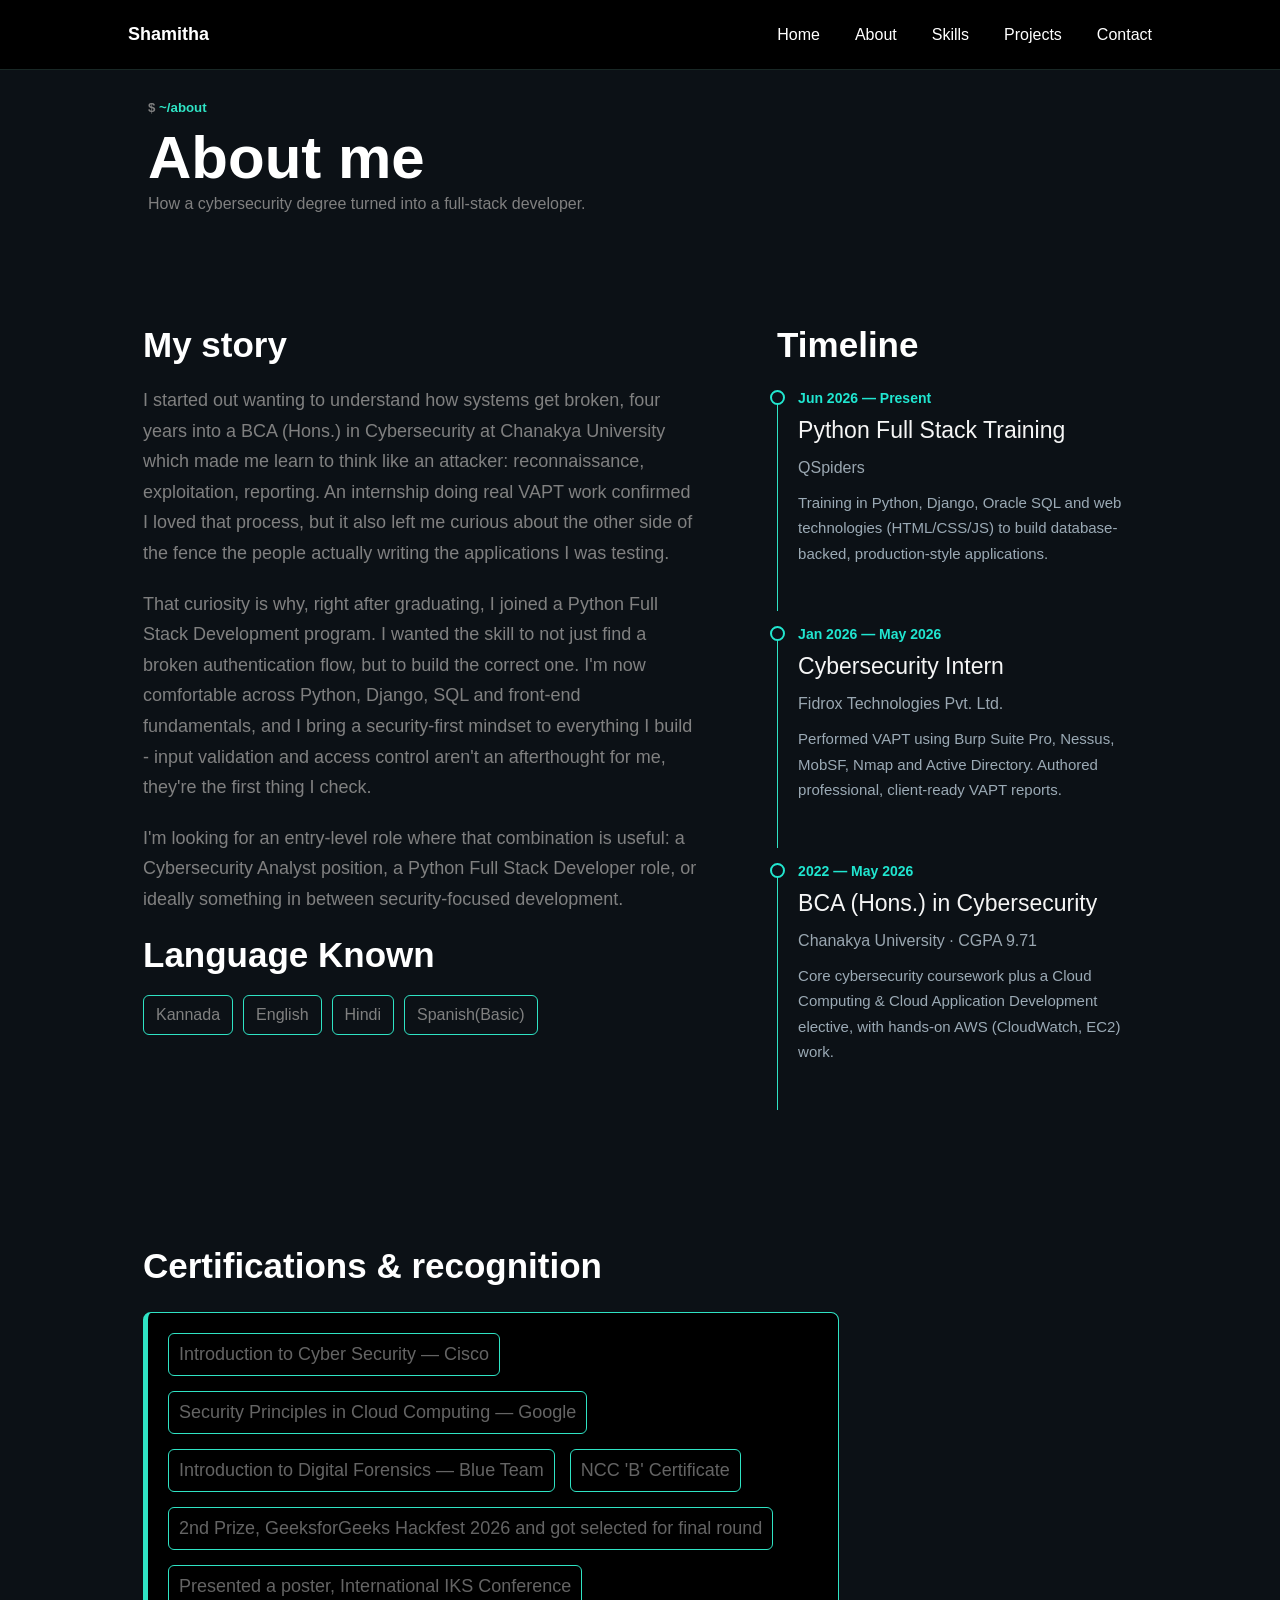
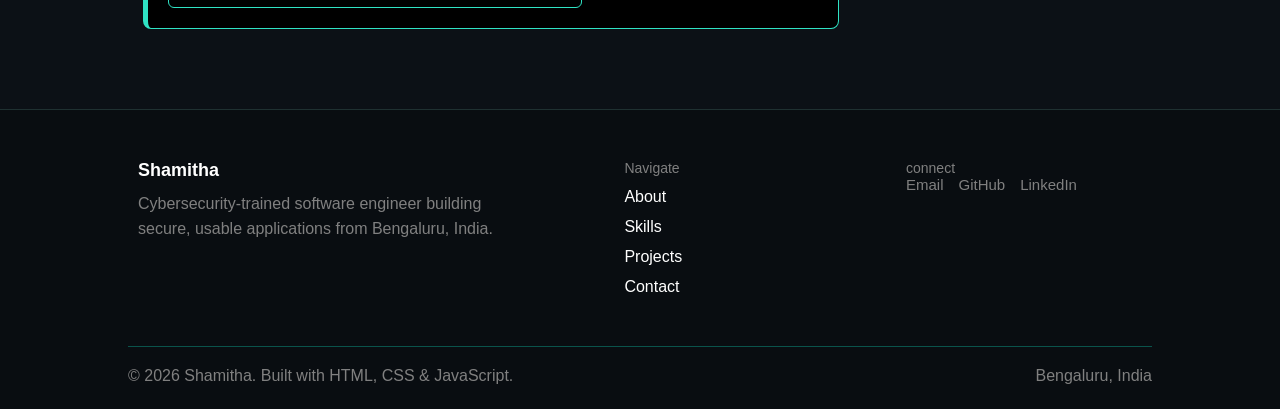
==== about.html @ df071868 "Initial portfolio website" ====
<!DOCTYPE html>
<html lang="en">
<head>
    <meta charset="UTF-8">
    <meta name="viewport" content="width=device-width, initial-scale=1.0">
    <title>Shamitha's Portfolio</title>
    <link rel="stylesheet" href="./style.css">
    <link rel="stylesheet" href="./about.css">
</head>
<body>
    <header>
        <div class="nav">
            <div class="nav_inner">
                <a href="./index.html" class="logo">
                    Shamitha
                </a>
                <div class="menu" id="menu">
                    <a href="index.html">Home</a>
                    <a href="./about.html">About</a>
                    <a href="./skills.html">Skills</a>
                    <a href="./projects.html">Projects</a>
                    <a href="./contact.html">Contact</a>
                </div>

                <button class="hamburger" id="hamburger" aria-label="Open navigation menu" aria-expanded="false">
                    <span></span>
                    <span></span>
                    <span></span>
                </button>
            </div>
        </div>
    </header>


    <div class="about_main">
        <div class="acon1">
            <h5><span style="color: gray;">$</span> ~/about</h5>
            <h1>About me</h1>
            <p>How a cybersecurity degree turned into a full-stack developer.</p>
        </div>
        <div class="acon2">
            <div class="b1">
                <h1>My story</h1>
                <p>I started out wanting to understand how systems get broken, four years into a BCA (Hons.) in Cybersecurity at Chanakya University which made me learn to think like an attacker: reconnaissance, exploitation, reporting. An internship doing real VAPT work confirmed I loved that process, but it also left me curious about the other side of the fence the people actually writing the applications I was testing.</p>
                <p>That curiosity is why, right after graduating, I joined a Python Full Stack Development program. I wanted the skill to not just find a broken authentication flow, but to build the correct one. I'm now comfortable across Python, Django, SQL and front-end fundamentals, and I bring a security-first mindset to everything I build - input validation and access control aren't an afterthought for me, they're the first thing I check.</p>
                <p>I'm looking for an entry-level role where that combination is useful: a Cybersecurity Analyst position, a Python Full Stack Developer role, or ideally something in between security-focused development.</p>
                <h1>Language Known</h1>
                    <ul class="skills">
                        <li>Kannada</li>
                        <li>English</li>
                        <li>Hindi</li>
                        <li>Spanish(Basic)</li>
                    </ul>
            </div>
            
            <div class="b2">
                <h1>Timeline</h1>
                <div class="timeline">
                    <div class="timeline-item">
                        <div class="timeline-dot"></div>
                        <div class="content">
                            <div class="date">Jun 2026 — Present</div>
                            <h2>Python Full Stack Training</h2>
                            <div class="company">QSpiders</div>
                            <p>
                                Training in Python, Django, Oracle SQL and web
                                technologies (HTML/CSS/JS) to build database-backed,
                                production-style applications.
                            </p>
                        </div>
                    </div>
                </div>

                <div class="timeline">
                    <div class="timeline-item">
                        <div class="timeline-dot"></div>
                        <div class="content">
                            <div class="date">Jan 2026 — May 2026</div>
                            <h2>Cybersecurity Intern</h2>
                            <div class="company">Fidrox Technologies Pvt. Ltd.</div>
                            <p>
                               Performed VAPT using Burp Suite Pro, Nessus, MobSF, Nmap and Active Directory. 
                               Authored professional, client-ready VAPT reports.
                            </p>
                        </div>
                    </div>
                </div>

                <div class="timeline">
                    <div class="timeline-item">
                        <div class="timeline-dot"></div>
                        <div class="content">
                            <div class="date">2022 — May 2026</div>
                            <h2>BCA (Hons.) in Cybersecurity</h2>
                            <div class="company">Chanakya University · CGPA 9.71</div>
                            <p>
                                Core cybersecurity coursework plus a Cloud Computing & Cloud Application Development elective,
                                 with hands-on AWS (CloudWatch, EC2) work.
                            </p>
                        </div>
                    </div>
                </div>

            </div>
        </div>


        <div class="acon3">
            <h1>Certifications & recognition</h1>
            <div class="box">
                <ul class="cert">
                    <li>Introduction to Cyber Security — Cisco</li>
                    <li>Security Principles in Cloud Computing — Google</li>
                    <li>Introduction to Digital Forensics — Blue Team</li>
                    <li>NCC 'B' Certificate</li>
                    <li>2nd Prize, GeeksforGeeks Hackfest 2026 and got selected for final round</li>
                    <li>Presented a poster, International IKS Conference</li>
                </ul>
            </div>
        </div>
    </div>


    <footer>
        <div class="footer_box">
            <div class="c1">
                <a href="index.html">Shamitha</a>
                <p style="padding-top: 10px;">
                    Cybersecurity-trained software engineer building secure, usable applications from Bengaluru, India.
                </p>
            </div>
            <div class="c2">
                <p>Navigate</p>
                <a href="about.html">About</a>
                <a href="skills.html">Skills</a>
                <a href="projects.html">Projects</a>
                <a href="contact.html">Contact</a>
            </div>
            <div class="c3">
                <p>connect</p>
                <div class="links">
                    <a href="mailto:shamithamudur@gmail.com">Email</a>
                    <a href="https://github.com/Shamitha-2330">GitHub</a>
                    <a href="https://linkedin.com/in/shamitha30/">LinkedIn</a>
                </div>
            </div>
        </div>
        <div class="footer_bar">
            <div class="b1">© 2026 Shamitha. Built with HTML, CSS & JavaScript.</div>
            <div class="b2">Bengaluru, India</div>
        </div>
    </footer>

<script>
    const hamburger = document.getElementById("hamburger");
    const menu = document.getElementById("menu");

    hamburger.addEventListener("click", function () {
        const isOpen = menu.classList.toggle("active");

        hamburger.classList.toggle("active");

        hamburger.setAttribute("aria-expanded", isOpen);
    });
    menu.querySelectorAll("a").forEach(link => {
        link.addEventListener("click", function () {
            menu.classList.remove("active");
            hamburger.classList.remove("active");
            hamburger.setAttribute("aria-expanded", "false");
        });
    });
</script>

</body>
</html>
---- style.css ----
* {
    margin: 0;
    padding: 0;
    box-sizing: border-box;
}

html {
    scroll-behavior: smooth;
}

body {
    font-family: 'Inter', 'Segoe UI', sans-serif;
    background: #0c1116;
    color: white;
    overflow-x: hidden;
}

img {
    max-width: 100%;
    height: auto;
}

.nav {
    height: 70px;
    width: 100%;
    background: black;
    border-bottom: solid 1px #4b766f57;
    position: fixed;
    top: 0;
    left: 0;
    z-index: 1000;
}

.nav_inner {
    width: 80%;
    max-width: 1400px;
    height: 100%;
    margin: auto;

    display: flex;
    justify-content: space-between;
    align-items: center;
}

.nav_inner .logo {
    font-weight: bold;
    color: white;
    font-size: large;
    text-decoration: none;
}

.nav_inner .logo:hover {
    color: #2fe3c4;
}

.nav_inner .menu {
    width: auto;

    display: flex;
    justify-content: flex-end;
    align-items: center;
    gap: 35px;

    font-weight: lighter;
}

.nav_inner .menu a {
    color: white;
    text-decoration: none;
    white-space: nowrap;
}

.nav_inner .menu a:hover {
    color: #2fe3c4;
}

.nav_inner .menu .active {
    color: #2fe3c4;
    font-weight: bold;
}


.main {
    background: #0c1116;
}
.main_con1 {
    margin: auto;
    min-height: 100vh;
    width: 80%;
    max-width: 1400px;
    display: flex;
    justify-content: space-between;
    align-items: center;
    gap: 50px;
    padding: 100px 0 60px;
}

.main .main_con1 .c1 {
    width: 55%;
    height: auto;
    display: flex;
    flex-direction: column;
    justify-content: center;
    align-items: flex-start;
    gap: 14px;
}

.main .main_con1 .c1 .tagline{
    color: #2fe3c4;
    font-size: clamp(16px, 2vw, 20px);
}

.main .main_con1 .c1 h1 {
    color: white;
    font-size: clamp(36px, 4vw, 50px);
    line-height: 1.15;
    width: 100%;
    max-width: 700px;
}

.main .main_con1 .c1 h4 {
    color: #2fe3c4;
    font-size: clamp(20px, 2.2vw, 25px);
    font-weight: lighter;
}

.main .main_con1 .c1 .intro {
    color: grey;
    width: 100%;
    max-width: 700px;
    font-size: clamp(16px, 1.5vw, 20px);
    line-height: 1.6;
}

.main .main_con1 .c1 .btn {
    width: 100%;
    max-width: 500px;
    min-height: 55px;
    display: flex;
    align-items: center;
    justify-content: flex-start;
    gap: 15px;
    margin-top: 10px;
}

.main .main_con1 .c1 .btn a {
    display: flex;
    align-items: center;
    justify-content: center;
    color: white;
    text-decoration: none;
    border: solid 1px #2fe3c4;
    min-height: 48px;
    width: 180px;
    padding: 10px 15px;
    background: black;
    border-radius: 5px;
    text-align: center;
}

.main .main_con1 .c1 .btn a:hover {
    color: #2fe3c4;
    transform: scale(1.05);
}

.main .main_con1 .c2 {
    width: 42%;
    max-width: 600px;
    min-height: 350px;
    border: solid 1px #2fe3c4;
    border-radius: 8px;
    background: black;
    overflow: hidden;
}

.terminal-header {
    min-height: 40px;
    border-bottom: 1px solid #20383d;
    display: flex;
    align-items: center;
    padding: 0 20px;
}

.dots {
    display: flex;
    gap: 9px;
    margin-right: 20px;
}

.dot {
    width: 13px;
    height: 13px;
    flex-shrink: 0;
    border-radius: 50%;
}

.red {
    background: #ff5f57;
}

.yellow {
    background: #ffbd2e;
}

.green {
    background: #28c840;
}

.terminal-title {
    color: #60777b;
    font-family: "Courier New", monospace;
    font-size: 15px;
    font-weight: bold;

    overflow: hidden;
    text-overflow: ellipsis;
    white-space: nowrap;
}

.terminal-content {
    padding: 25px;

    font-family: "Courier New", monospace;
    font-size: clamp(13px, 1.4vw, 18px);

    line-height: 1.5;

    overflow-x: auto;
}

.command {
    display: flex;
    gap: 12px;

    color: #d9e1e2;
    font-weight: bold;

    margin-bottom: 6px;

    white-space: nowrap;
}

.prompt {
    color: #45e6cf;
    flex-shrink: 0;
}

.output {
    color: #91a5a6;
    margin: 0 0 25px 0;
    line-height: 1.5;
}

.green-text {
    color: #62e88b;
}

.blue-text {
    color: #8d9df5;
}

.main .main_con2 {
    margin: auto;
    min-height: 75vh;
    height: auto;
    width: 80%;
    max-width: 1400px;
    color: white;
    display: flex;
    flex-direction: column;
    gap: 18px;
    padding-bottom: 80px;
}

.main .main_con2 h5 {
    color: #2fe3c4;
    font-size: 15px;
}

.main .main_con2 > h1 {
    color: white;
    font-size: clamp(28px, 3vw, 35px);
}

.main .main_con2 > h3 {
    color: gray;
    font-size: clamp(16px, 1.5vw, 18px);

    width: 60%;
    max-width: 850px;

    font-weight: lighter;
    line-height: 1.6;
}


.main .main_con2 .c1 {
    width: 100%;
    min-height: 340px;
    height: auto;
    display: flex;
    justify-content: space-between;
    align-items: stretch;
    gap: 25px;
    color: white;
}

.main .main_con2 .c1 .cyber,
.main .main_con2 .c1 .python {
    margin: 20px;
    width: 50%;
    min-height: 300px;
    height: auto;
    border-radius: 12px;
    background-color: black;
    padding: 20px;
}

.main .main_con2 .c1 .cyber {
    border: solid 1px #8bf7e4;
    border-top: solid 5px #8bf7e4;
}

.main .main_con2 .c1 .cyber h1 {
    color: #8bf7e4;
}

.main .main_con2 .c1 .python {
    border: solid 1px #b9bfff;
    border-top: solid 5px #b9bfff;
}

.main .main_con2 .c1 .python h1 {
    color: #b9bfff;
}

.main .main_con2 .c1 h3 {
    margin-top: 8px;
    width: 95%;
    font-size: clamp(16px, 1.5vw, 20px);
    line-height: 1.5;
    font-weight: lighter;
}

.main .main_con2 .c1 .cyber h3 {
    margin-bottom: 20px;
}


.main .main_con2 .c1 .skills {
    width: 100%;
    height: auto;
    display: flex;
    flex-wrap: wrap;
    gap: 8px;
    margin-top: 15px;
}

.main .main_con2 .c1 .cyber button,
.main .main_con2 .c1 .python button {
    min-height: 30px;
    width: auto;
    padding: 5px 14px;
    border-radius: 999px;
    margin: 0;
    white-space: nowrap;
}

.main .main_con2 .c1 .cyber button {
    border: solid 1px rgba(47, 227, 196, 0.35);
    color: #8bf7e4;
    background: rgba(47, 227, 196, 0.12);
}

.main .main_con2 .c1 .python button {
    border: solid 1px #b9bfff;
    color: #c3c8ff;
    background: rgba(139, 147, 255, 0.14);
}

.main .main_con2 .c1 .python #ps {
    margin-top: 25px;
}

.main .main_con2 .c1 h4 {
    color: white;
}

footer {
    min-height: 300px;
    height: auto;
    background: #090d11;
    border-top: solid 1px #4b766f57;
}

footer .footer_box {
    margin: auto;
    width: 80%;
    max-width: 1400px;
    min-height: 230px;
    height: auto;
    padding: 40px 0;
    display: flex;
    justify-content: space-between;
    align-items: flex-start;
    gap: 40px;
}

footer .footer_box .c1 {
    width: 40%;
    height: auto;
    padding: 10px;
    color: grey;
}

footer .footer_box .c1 a {
    text-decoration: none;
    color: white;
    font-size: large;
    font-weight: bold;
}

footer .footer_box .c1 p {
    line-height: 1.6;
}


footer .footer_box .c2 {
    width: 20%;
    height: auto;
    padding: 10px;
    display: flex;
    flex-direction: column;
    gap: 12px;
}

footer .footer_box .c2 p {
    color: gray;
    font-size: 14px;
}

footer .footer_box .c2 a {
    text-decoration: none;
    color: white;
}

footer .footer_box .c2 a:hover {
    color: #2fe3c4;
}


footer .footer_box .c3 {
    width: 25%;
    height: auto;
    padding: 10px;
}

footer .footer_box .c3 p {
    color: gray;
    font-size: 14px;
}

footer .footer_box .c3 .links {
    height: auto;
    display: flex;
    gap: 15px;
    align-items: center;
    flex-wrap: wrap;
}

footer .footer_box .c3 .links a {
    color: gray;
    text-decoration: none;
    font-size: 15px;
}

footer .footer_box .c3 .links a:hover {
    color: #2fe3c4;
}

footer .footer_bar {
    margin: auto;
    width: 80%;
    max-width: 1400px;
    min-height: 60px;
    height: auto;
    padding: 15px 0;
    border-top: solid 1px #0cccaf5e;
    color: gray;
    display: flex;
    justify-content: space-between;
    align-items: center;
    gap: 20px;
}

footer .footer_bar .b1 {
    height: auto;
    width: auto;
}

footer .footer_bar .b2 {
    height: auto;
    width: auto;
}


@media (max-width: 1024px) {

    .nav_inner {
        width: 90%;
    }

    .main_con1 {
        width: 90%;
        gap: 30px;
    }

    .main .main_con1 .c1 {
        width: 52%;
    }

    .main .main_con1 .c2 {
        width: 45%;
    }

    .main .main_con2 {
        width: 90%;
    }

    .main .main_con2 > h3 {
        width: 80%;
    }

    .main .main_con2 .c1 {
        gap: 20px;
    }

    footer .footer_box,
    footer .footer_bar {
        width: 90%;
    }
}

.hamburger {
    display: none;
    width: 42px;
    height: 42px;
    padding: 8px;
    background: transparent;
    border: 1px solid #293735;
    border-radius: 6px;
    cursor: pointer;
    flex-direction: column;
    justify-content: center;
    align-items: center;
    gap: 5px;
}

.hamburger span {
    display: block;
    width: 22px;
    height: 2px;
    background: #2fe3c4;
    border-radius: 2px;
    transition:
        transform 0.25s ease,
        opacity 0.25s ease;
}


@media (max-width: 768px) {

    .nav {
        height: 65px;
    }

    .nav_inner {
        width: 90%;
    }

    .hamburger {
        display: flex;
        position: relative;
        z-index: 1002;
    }

    .nav_inner .menu {
        position: fixed;
        top: 65px;
        right: -100%;
        width: 280px;
        max-width: 80vw;
        height: calc(100vh - 65px);
        padding: 30px 25px;
        background: #090d11;
        border-left: 1px solid #293735;
        display: flex;
        flex-direction: column;
        justify-content: flex-start;
        align-items: stretch;
        gap: 0;
        transition: right 0.3s ease;
        z-index: 1001;
        box-shadow: -10px 0 30px rgba(0, 0, 0, 0.35);
    }

    .nav_inner .menu.active {
        right: 0;
    }

    .nav_inner .menu a {
        display: block;
        width: 100%;
        padding: 16px 10px;
        color: white;
        font-size: 16px;
        text-decoration: none;
        border-bottom: 1px solid #293735;
    }

    .nav_inner .menu a:hover,
    .nav_inner .menu a.active {
        color: #2fe3c4;
    }

    .hamburger.active span:nth-child(1) {
        transform: translateY(7px) rotate(45deg);
    }

    .hamburger.active span:nth-child(2) {
        opacity: 0;
    }

    .hamburger.active span:nth-child(3) {
        transform: translateY(-7px) rotate(-45deg);
    }
}

@media (max-width: 480px) {

    .nav_inner {
        width: 92%;
    }

    .nav_inner .menu {
        width: 260px;
        max-width: 82vw;
    }
}
---- about.css ----
.about_main {
    background: #0c1116;
    color: white;
}

.about_main .acon1 {
    width: 80%;
    max-width: 1400px;
    margin: auto;
    padding: 100px 20px 40px;
    min-height: 280px;
    height: auto;
    color: #2fe3c4;
}

.about_main .acon1 h1 {
    color: white;
    font-size: clamp(38px, 5vw, 60px);
    line-height: 1.1;
    margin-top: 10px;
}

.about_main .acon1 p {
    color: gray;
    font-size: 16px;
    line-height: 1.6;
}

.about_main .acon2 {
    width: 80%;
    max-width: 1400px;
    margin: auto;
    min-height: 700px;
    height: auto;
    display: flex;
    justify-content: space-between;
    align-items: flex-start;
    gap: 50px;
    padding: 30px 0 80px;
}

.about_main .acon2 .b1 {
    width: 60%;
    height: auto;
    padding: 15px;
}

.about_main .acon2 .b1 h1 {
    color: white;
    font-size: clamp(28px, 3vw, 35px);
    margin-bottom: 20px;
}

.about_main .acon2 .b1 p {
    color: gray;
    width: 100%;
    max-width: 750px;
    font-size: 18px;
    line-height: 1.7;
    margin-bottom: 20px;
}

.about_main .acon2 .b1 .skills {
    width: 100%;
    height: auto;
    display: flex;
    flex-wrap: wrap;
    gap: 10px;
    color: gray;
    padding: 0;
    margin-top: 10px;
}

.about_main .acon2 .b1 .skills li {
    list-style: none;
    border: solid 1px #2fe3c4;
    border-radius: 6px;
    padding: 7px 12px;
    min-height: 40px;
    height: auto;
    display: flex;
    align-items: center;
    white-space: nowrap;
}

.about_main .acon2 .b2 {
    width: 40%;
    height: auto;
    color: white;
    padding: 15px;
}

.about_main .acon2 .b2 h1 {
    font-size: clamp(28px, 3vw, 35px);
    color: white;
    margin-bottom: 20px;
}

.about_main .acon2 .b2 .timeline {
    width: 100%;
    padding: 5px 0;
    margin-bottom: 5px;
}
.about_main .acon2 .b2 .timeline .timeline-item {
    border-left: solid 1px #2fe3c4;
    min-height: 210px;
    height: auto;
    position: relative;
    padding-bottom: 25px;
}
.b2 .timeline .timeline-item .timeline-dot {
    position: absolute;
    left: -8px;
    top: 0;
    width: 15px;
    height: 15px;
    border: solid 2px #22e6cf;
    border-radius: 50%;
    background: #0b1018;
}

.b2 .timeline .timeline-item .content {
    padding-left: 20px;
    padding-bottom: 20px;
}

.content .date {
    color: #20e6d0;
    font-size: 14px;
    font-weight: 600;
    margin-bottom: 10px;
}
.timeline .content h2 {
    color: #f5f5f5;
    font-size: clamp(20px, 2vw, 23px);
    font-weight: 400;
    line-height: 1.3;
    margin-bottom: 10px;
}


.timeline .content .company {
    color: #9aa7b1;
    font-size: 16px;
    line-height: 1.5;
    margin-bottom: 10px;
}

.timeline .content p {
    color: #9baab5;
    font-size: 15px;
    line-height: 1.7;
    margin: 0;
}

.about_main .acon3 {
    width: 80%;
    max-width: 1400px;
    margin: auto;
    min-height: 350px;
    height: auto;
    color: white;
    font-size: 21px;
    padding: 30px 15px 80px;
}

.about_main .acon3 > h1 {
    font-size: clamp(28px, 3vw, 35px);
    line-height: 1.2;
    margin-bottom: 25px;
}

.about_main .acon3 .box {
    width: 70%;
    max-width: 900px;
    margin: 0;
    padding: 20px;
    border: solid 1px #2fe3c4;
    border-left: solid 5px #2fe3c4;
    min-height: 200px;
    height: auto;
    border-radius: 8px;
    background: black;
}

.about_main .acon3 .box .cert {
    list-style: none;
    font-size: 18px;
    color: rgba(255, 255, 255, 0.392);
    display: flex;
    flex-wrap: wrap;
    gap: 15px;
    line-height: 1.6;
    padding: 0;
    margin: 0;
}

.about_main .acon3 .box .cert li {
    border: solid 1px #2fe3c4;
    padding: 7px 10px;
    border-radius: 6px;
    line-height: 1.5;
    max-width: 100%;
}

@media (max-width: 1024px) {

    .about_main .acon1,
    .about_main .acon2,
    .about_main .acon3 {
        width: 90%;
    }

    .about_main .acon2 {
        gap: 30px;
    }

    .about_main .acon2 .b1 {
        width: 55%;
    }

    .about_main .acon2 .b2 {
        width: 45%;
    }

    .about_main .acon3 .box {
        width: 80%;
    }
}

@media (max-width: 768px) {

    .about_main .acon1 {
        width: 90%;

        padding-top: 100px;
        padding-bottom: 30px;

        min-height: 240px;
    }

    .about_main .acon1 h1 {
        font-size: 42px;
    }

    .about_main .acon2 {
        width: 90%;
        flex-direction: column;
        gap: 50px;
        min-height: auto;
        padding-bottom: 50px;
    }

    .about_main .acon2 .b1,
    .about_main .acon2 .b2 {
        width: 100%;
        height: auto;
        padding: 0;
    }

    .about_main .acon2 .b1 h1,
    .about_main .acon2 .b2 h1 {
        font-size: 30px;
    }

    .about_main .acon2 .b1 p {
        font-size: 16px;
        line-height: 1.7;
    }

    .about_main .acon2 .b1 .skills {
        gap: 8px;
    }

    .about_main .acon2 .b1 .skills li {
        font-size: 14px;
        padding: 7px 10px;
    }

    .about_main .acon2 .b2 .timeline {
        padding-left: 0;
    }

    .about_main .acon2 .b2 .timeline .timeline-item {
        min-height: auto;
        padding-bottom: 30px;
    }

    .timeline .content h2 {
        font-size: 20px;
    }

    .timeline .content p {
        font-size: 15px;
    }

    .about_main .acon3 {
        width: 90%;
        padding: 20px 0 60px;
        min-height: auto;
    }

    .about_main .acon3 > h1 {
        font-size: 30px;
    }

    .about_main .acon3 .box {
        width: 100%;
        margin: 0;
        padding: 15px;
    }

    .about_main .acon3 .box .cert {
        flex-direction: column;
        gap: 10px;
    }

    .about_main .acon3 .box .cert li {
        width: 100%;
        font-size: 15px;
    }
}

@media (max-width: 480px) {

    .about_main .acon1 {
        padding-top: 90px;
    }

    .about_main .acon1 h1 {
        font-size: 36px;
    }

    .about_main .acon1 p {
        font-size: 14px;
    }


    .about_main .acon2 {
        gap: 40px;
    }

    .about_main .acon2 .b1 h1,
    .about_main .acon2 .b2 h1 {
        font-size: 27px;
    }

    .about_main .acon2 .b1 p {
        font-size: 15px;
    }

    .b2 .timeline .timeline-item .content {
        padding-left: 18px;
    }

    .content .date {
        font-size: 13px;
    }

    .timeline .content h2 {
        font-size: 19px;
    }

    .timeline .content .company {
        font-size: 14px;
    }

    .timeline .content p {
        font-size: 14px;
    }

    .about_main .acon3 > h1 {
        font-size: 27px;
    }

    .about_main .acon3 .box .cert li {
        font-size: 14px;
    }
}
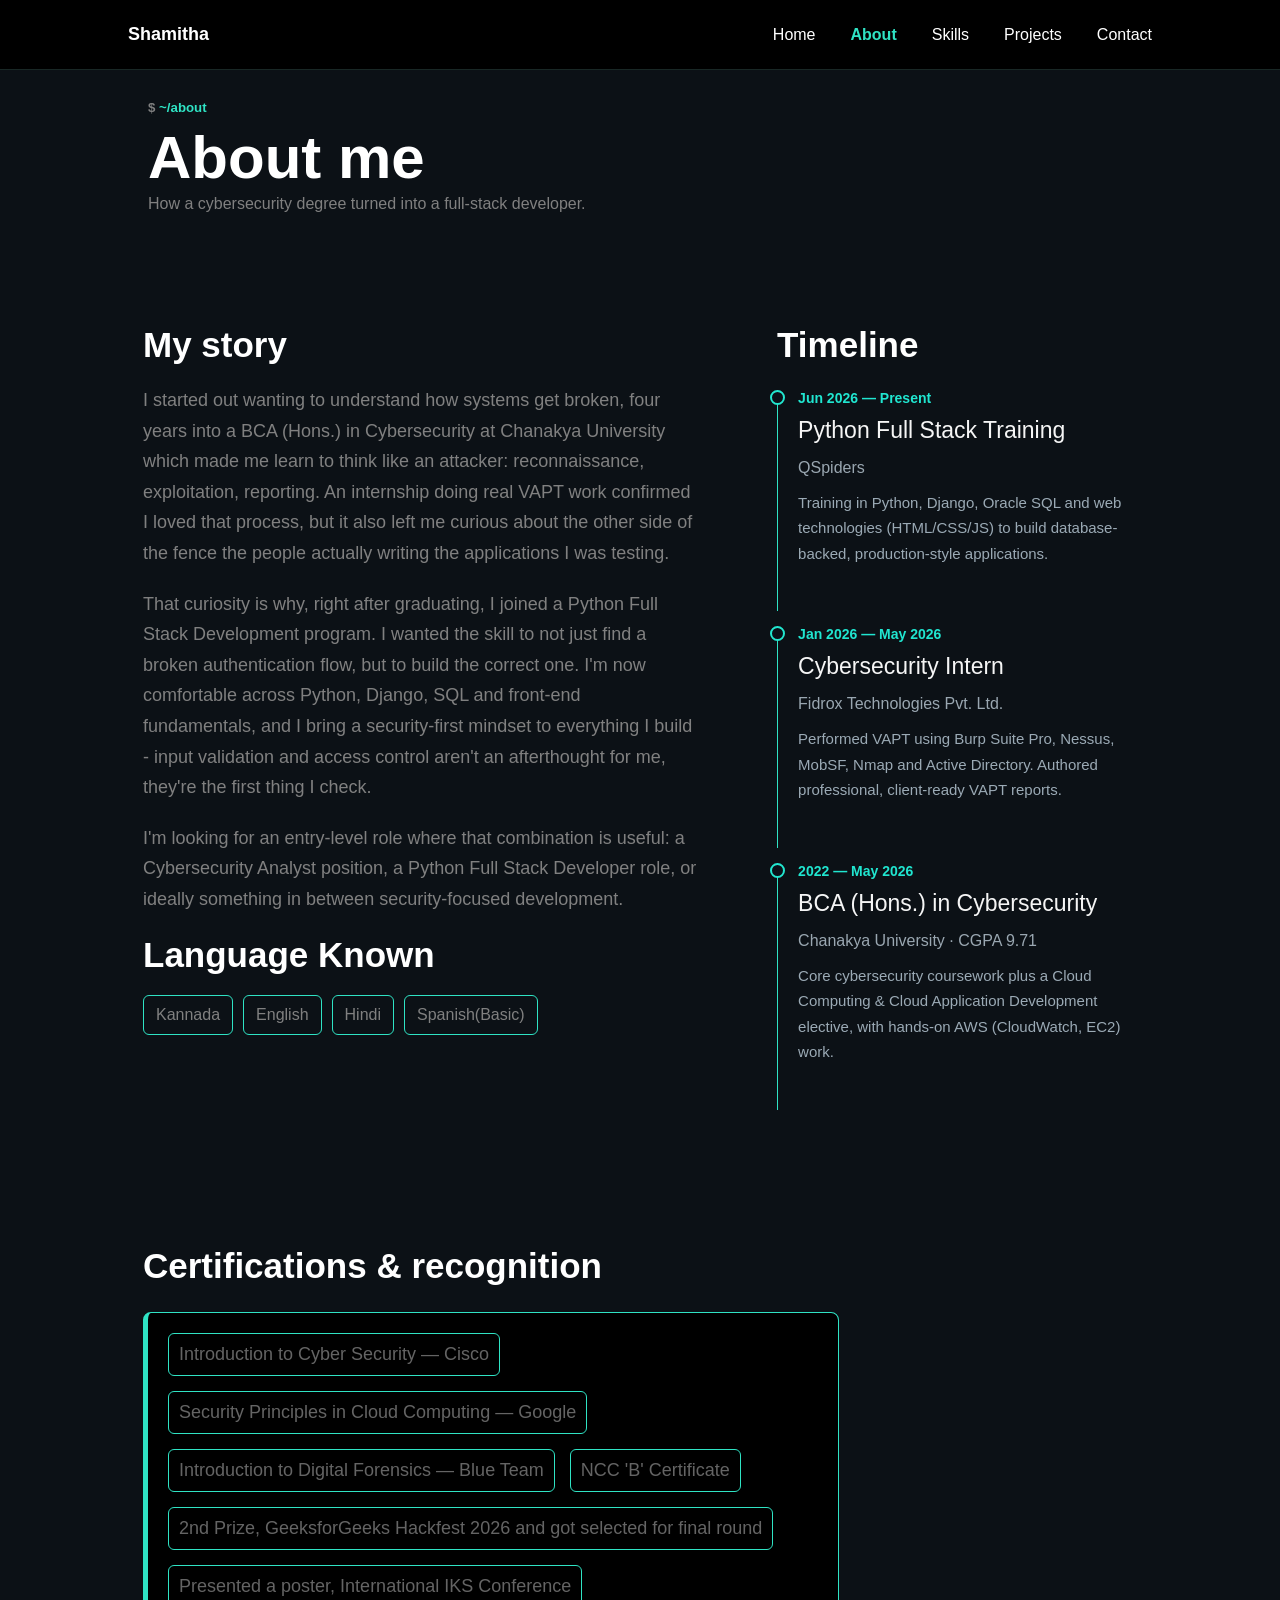
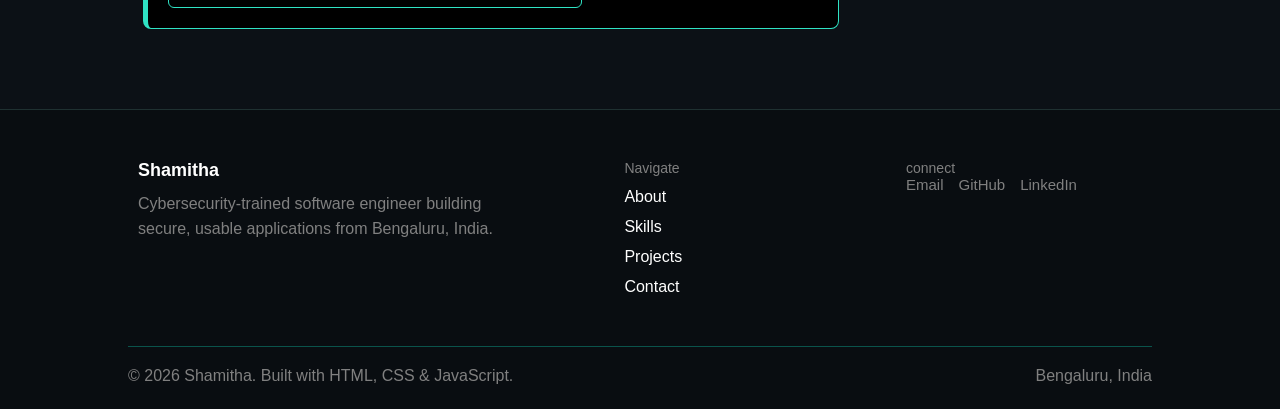
==== commit 6ba8387b: "Updated portfolio" ====
--- a/about.html
+++ b/about.html
@@ -16,7 +16,7 @@
                 </a>
                 <div class="menu" id="menu">
                     <a href="index.html">Home</a>
-                    <a href="./about.html">About</a>
+                    <a href="./about.html" class="active">About</a>
                     <a href="./skills.html">Skills</a>
                     <a href="./projects.html">Projects</a>
                     <a href="./contact.html">Contact</a>
--- a/style.css
+++ b/style.css
@@ -36,7 +36,6 @@
     max-width: 1400px;
     height: 100%;
     margin: auto;
-
     display: flex;
     justify-content: space-between;
     align-items: center;
@@ -55,12 +54,10 @@
 
 .nav_inner .menu {
     width: auto;
-
     display: flex;
     justify-content: flex-end;
     align-items: center;
     gap: 35px;
-
     font-weight: lighter;
 }
 
@@ -79,10 +76,10 @@
     font-weight: bold;
 }
 
-
 .main {
     background: #0c1116;
 }
+
 .main_con1 {
     margin: auto;
     min-height: 100vh;
@@ -105,7 +102,7 @@
     gap: 14px;
 }
 
-.main .main_con1 .c1 .tagline{
+.main .main_con1 .c1 .tagline {
     color: #2fe3c4;
     font-size: clamp(16px, 2vw, 20px);
 }
@@ -209,35 +206,29 @@
 .terminal-title {
     color: #60777b;
     font-family: "Courier New", monospace;
-    font-size: 15px;
+    font-size: 14px;
     font-weight: bold;
-
     overflow: hidden;
     text-overflow: ellipsis;
     white-space: nowrap;
 }
 
 .terminal-content {
-    padding: 25px;
-
+    padding: 22px 24px;
     font-family: "Courier New", monospace;
-    font-size: clamp(13px, 1.4vw, 18px);
-
+    font-size: 15px;
     line-height: 1.5;
-
-    overflow-x: auto;
+    overflow-x: hidden;
 }
 
 .command {
     display: flex;
-    gap: 12px;
-
+    gap: 10px;
     color: #d9e1e2;
     font-weight: bold;
-
-    margin-bottom: 6px;
-
-    white-space: nowrap;
+    margin-bottom: 5px;
+    white-space: normal;
+    overflow-wrap: anywhere;
 }
 
 .prompt {
@@ -247,8 +238,9 @@
 
 .output {
     color: #91a5a6;
-    margin: 0 0 25px 0;
+    margin: 0 0 20px 0;
     line-height: 1.5;
+    overflow-wrap: anywhere;
 }
 
 .green-text {
@@ -285,14 +277,11 @@
 .main .main_con2 > h3 {
     color: gray;
     font-size: clamp(16px, 1.5vw, 18px);
-
     width: 60%;
     max-width: 850px;
-
     font-weight: lighter;
     line-height: 1.6;
 }
-
 
 .main .main_con2 .c1 {
     width: 100%;
@@ -307,7 +296,6 @@
 
 .main .main_con2 .c1 .cyber,
 .main .main_con2 .c1 .python {
-    margin: 20px;
     width: 50%;
     min-height: 300px;
     height: auto;
@@ -345,7 +333,6 @@
 .main .main_con2 .c1 .cyber h3 {
     margin-bottom: 20px;
 }
-
 
 .main .main_con2 .c1 .skills {
     width: 100%;
@@ -569,7 +556,6 @@
 
 
 @media (max-width: 768px) {
-
     .nav {
         height: 65px;
     }
@@ -607,7 +593,6 @@
     .nav_inner .menu.active {
         right: 0;
     }
-
     .nav_inner .menu a {
         display: block;
         width: 100%;
@@ -617,16 +602,13 @@
         text-decoration: none;
         border-bottom: 1px solid #293735;
     }
-
     .nav_inner .menu a:hover,
     .nav_inner .menu a.active {
         color: #2fe3c4;
     }
-
     .hamburger.active span:nth-child(1) {
         transform: translateY(7px) rotate(45deg);
     }
-
     .hamburger.active span:nth-child(2) {
         opacity: 0;
     }
@@ -634,7 +616,116 @@
     .hamburger.active span:nth-child(3) {
         transform: translateY(-7px) rotate(-45deg);
     }
-}
+
+    .main_con1 {
+        width: 90%;
+        min-height: auto;
+        flex-direction: column;
+        align-items: stretch;
+        padding: 100px 0 50px;
+        gap: 40px;
+    }
+
+    .main .main_con1 .c1 {
+        width: 100%;
+    }
+
+    .main .main_con1 .c1 h1 {
+        font-size: clamp(34px, 9vw, 45px);
+    }
+
+    .main .main_con1 .c1 .intro {
+        font-size: 16px;
+    }
+
+    .main .main_con1 .c1 .btn {
+        width: 100%;
+        max-width: none;
+        justify-content: flex-start;
+        flex-wrap: wrap;
+    }
+
+    .main .main_con1 .c1 .btn a {
+        width: auto;
+        min-width: 160px;
+    }
+
+    .main .main_con1 .c2 {
+        width: 100%;
+        max-width: none;
+        min-height: 320px;
+    }
+
+    .terminal-content {
+        padding: 18px;
+        font-size: 13px;
+    }
+
+    .main .main_con2 {
+        width: 90%;
+        min-height: auto;
+        padding-bottom: 60px;
+    }
+
+    .main .main_con2 > h1 {
+        font-size: 30px;
+    }
+
+    .main .main_con2 > h3 {
+        width: 100%;
+        font-size: 16px;
+    }
+
+    .main .main_con2 .c1 {
+        flex-direction: column;
+        height: auto;
+        gap: 20px;
+    }
+
+    .main .main_con2 .c1 .cyber,
+    .main .main_con2 .c1 .python {
+        width: 100%;
+        min-height: 280px;
+    }
+
+    .main .main_con2 .c1 h3 {
+        width: 100%;
+        font-size: 16px;
+    }
+
+    .main .status {
+        width: 90%;
+    }
+
+    .main .status p {
+        font-size: 14px;
+    }
+
+    footer .footer_box {
+        width: 90%;
+
+        flex-direction: column;
+
+        gap: 30px;
+
+        padding: 40px 0;
+    }
+
+    footer .footer_box .c1,
+    footer .footer_box .c2,
+    footer .footer_box .c3 {
+        width: 100%;
+    }
+
+    footer .footer_bar {
+        width: 90%;
+        flex-direction: column;
+        align-items: flex-start;
+        gap: 10px;
+    }
+}
+
+
 
 @media (max-width: 480px) {
 
@@ -646,5 +737,67 @@
         width: 260px;
         max-width: 82vw;
     }
-}
-
+    .main_con1 {
+        padding-top: 90px;
+    }
+    .main .main_con1 .c1 h1 {
+        font-size: 34px;
+    }
+    .main .main_con1 .c1 h4 {
+        font-size: 20px;
+    }
+    .main .main_con1 .c1 .btn {
+        flex-direction: column;
+        align-items: stretch;
+    }
+    .main .main_con1 .c1 .btn a {
+        width: 100%;
+    }
+    .main .main_con1 .c2 {
+        min-height: 280px;
+    }
+    .terminal-header {
+        padding: 0 12px;
+    }
+    .dots {
+        margin-right: 10px;
+        gap: 6px;
+    }
+    .dot {
+        width: 10px;
+        height: 10px;
+    }
+
+    .terminal-title {
+        font-size: 12px;
+    }
+
+    .terminal-content {
+        padding: 15px;
+        font-size: 11px;
+    }
+
+
+    .main .main_con2 > h1 {
+        font-size: 27px;
+    }
+
+    .main .main_con2 .c1 .cyber,
+    .main .main_con2 .c1 .python {
+        padding: 15px;
+    }
+
+    .main .main_con2 .c1 .cyber button,
+    .main .main_con2 .c1 .python button {
+        font-size: 12px;
+        padding: 4px 10px;
+    }
+
+
+    footer .footer_bar {
+        font-size: 13px;
+    }
+}
+
+
+
